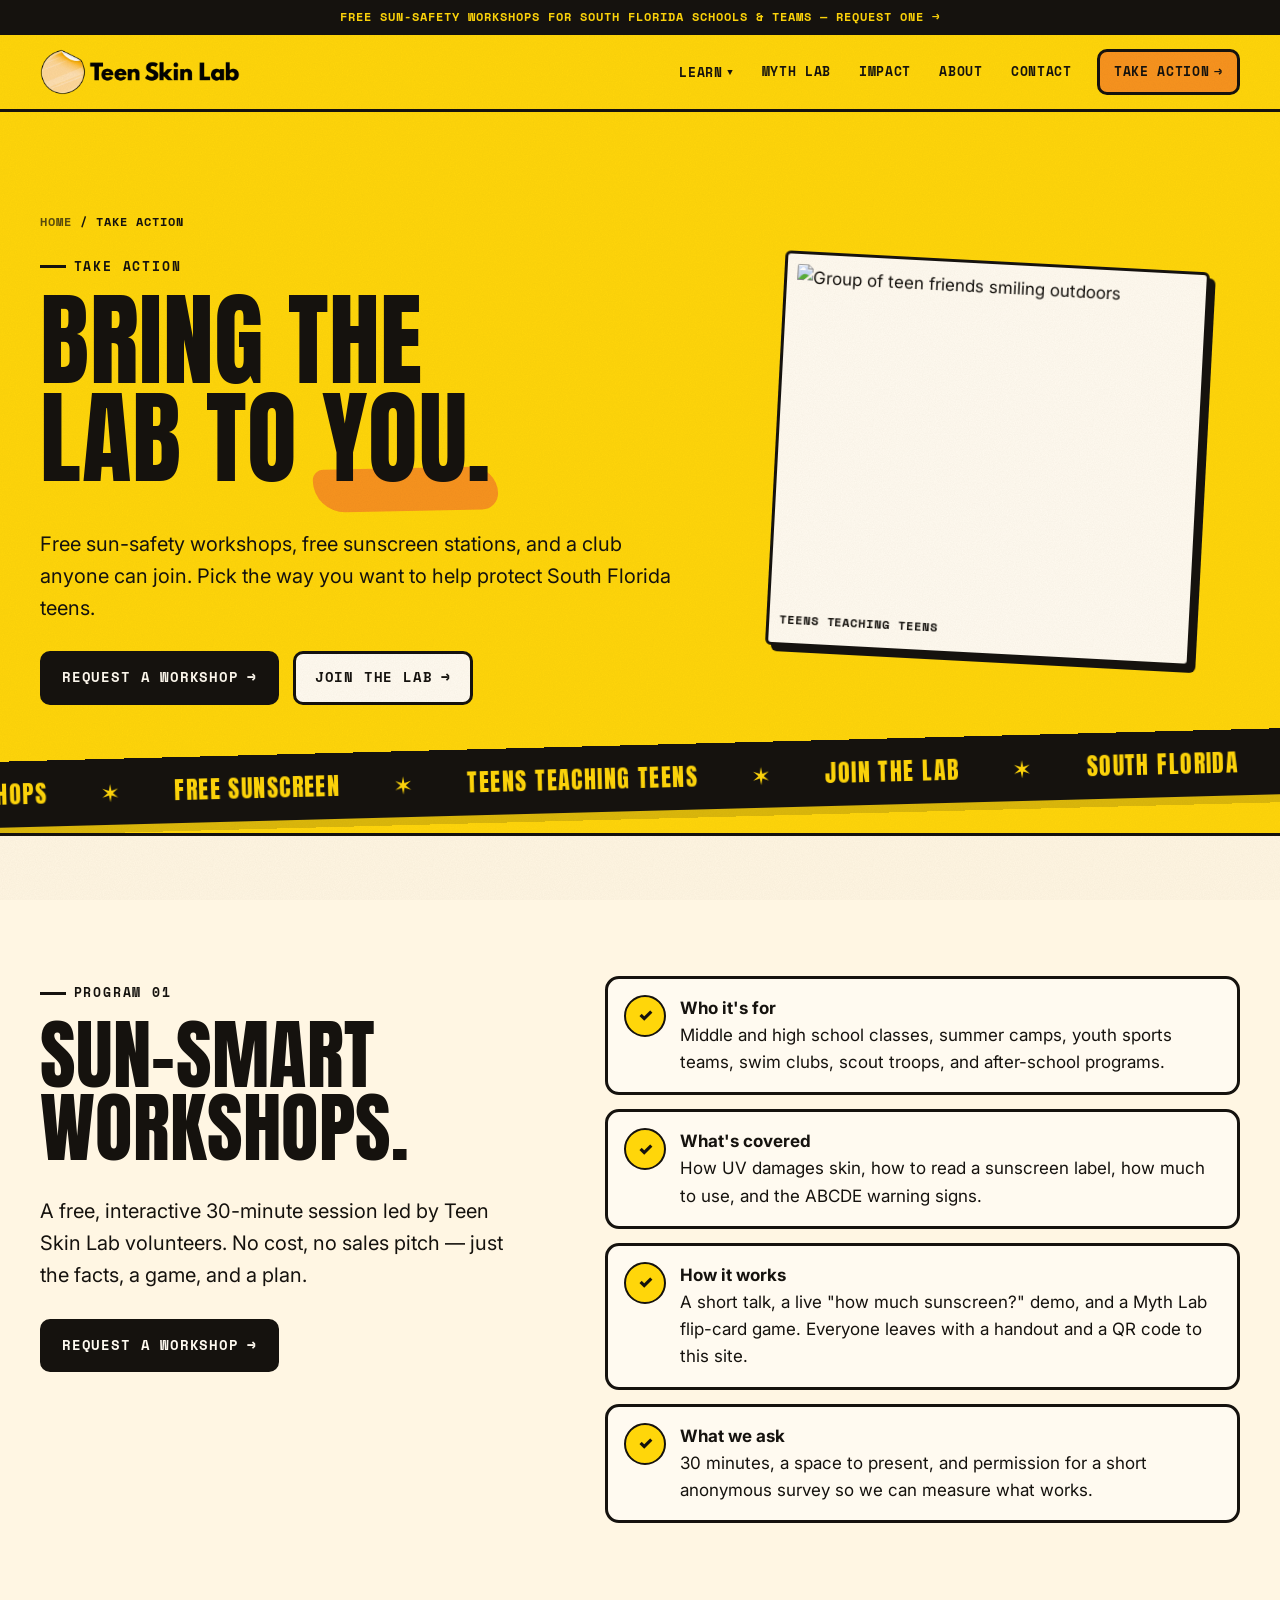
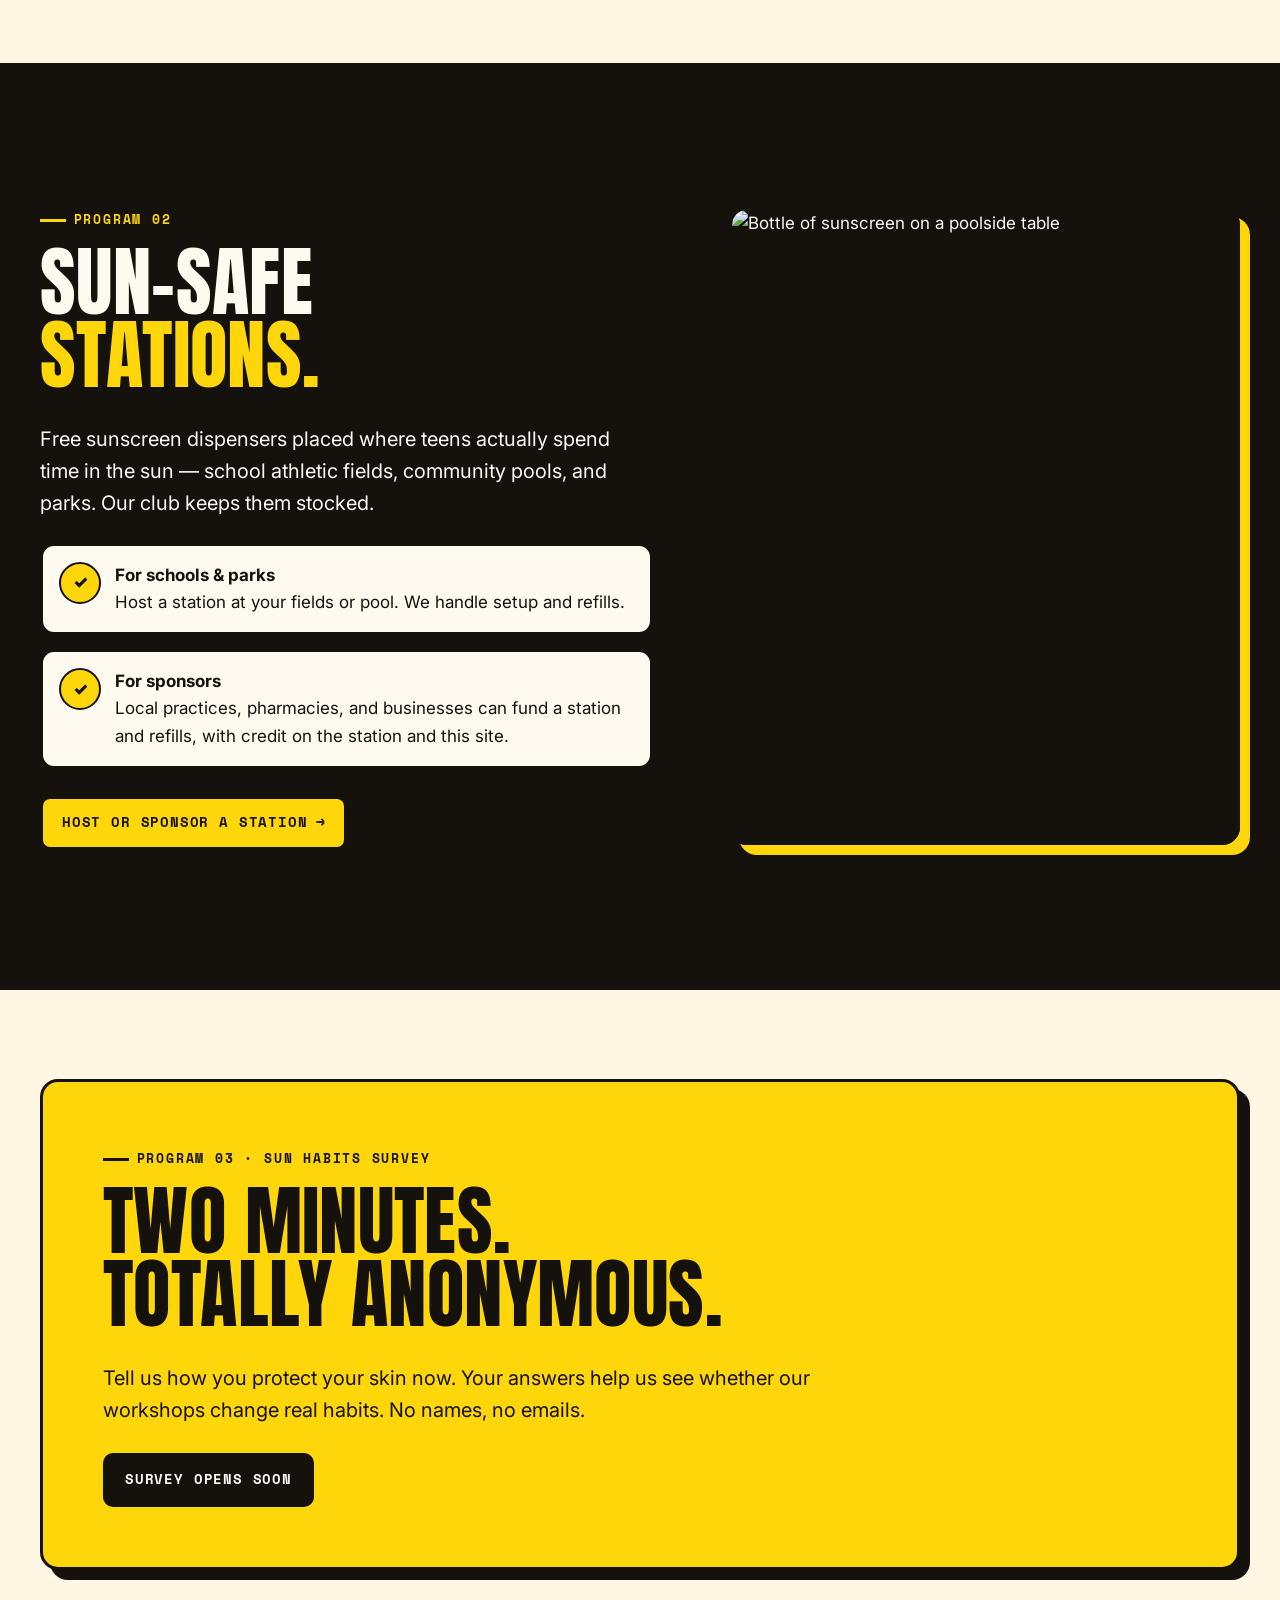
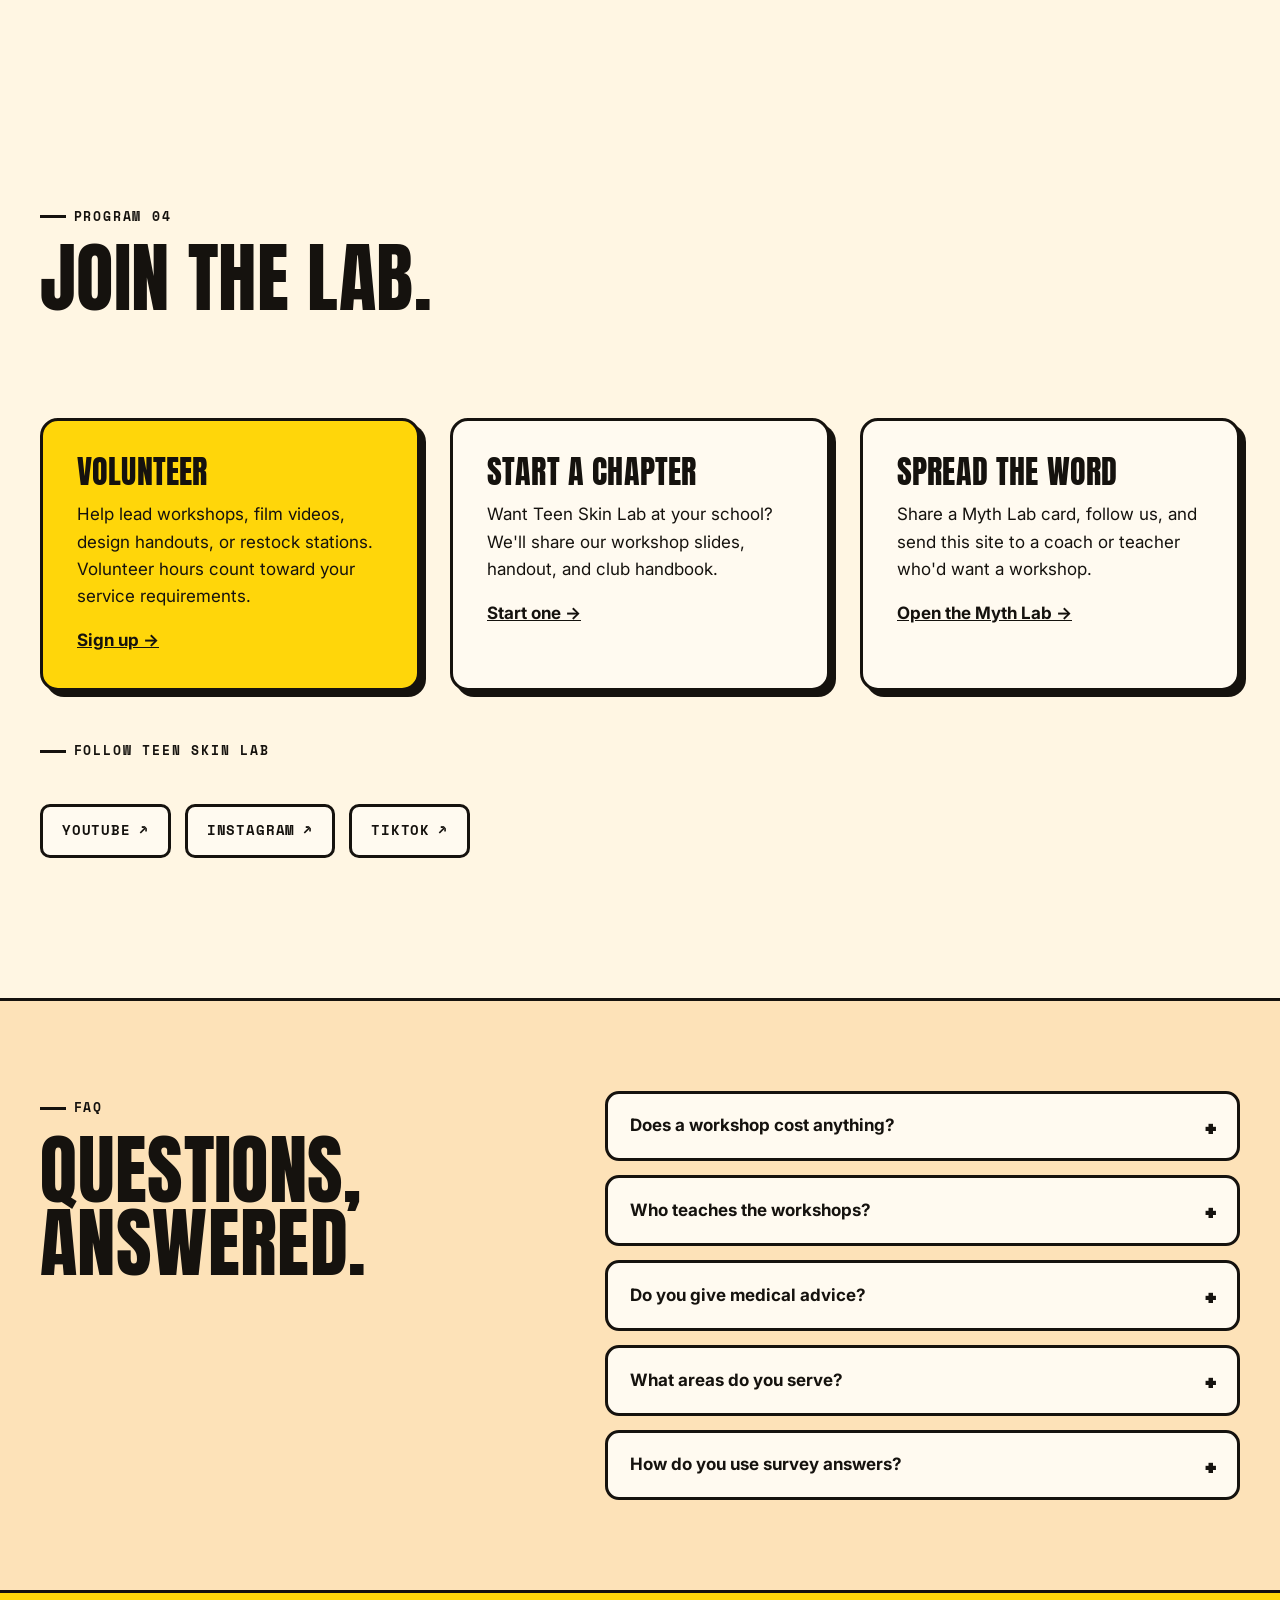
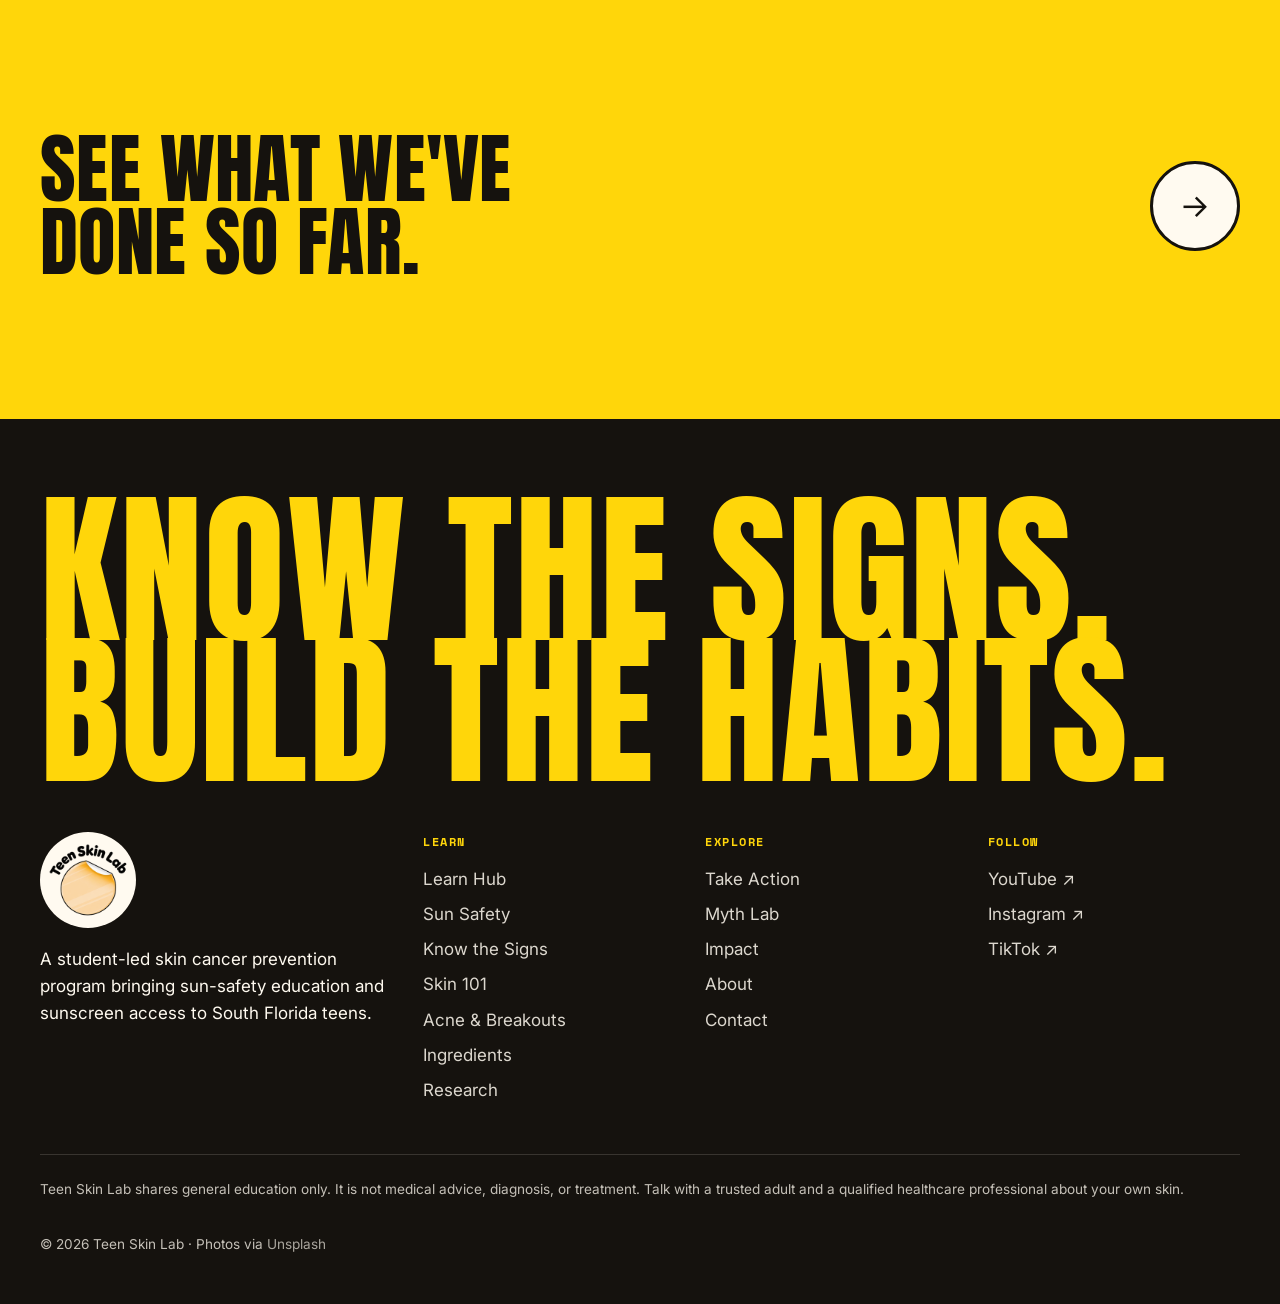
==== site/take-action.html @ 0ec0adff "Add files via upload" ====
<!doctype html>
<html lang="en">
<head>
  <meta charset="utf-8">
  <meta name="viewport" content="width=device-width, initial-scale=1">
  <title>Take Action — Teen Skin Lab</title>
  <meta name="description" content="Request a free sun-safety workshop, sponsor a sunscreen station, take the Sun Habits Survey, or join the Teen Skin Lab club.">
  <meta name="theme-color" content="#ffd60a">
  <link rel="icon" href="logo.png">
  <link rel="preconnect" href="https://fonts.googleapis.com">
  <link rel="preconnect" href="https://fonts.gstatic.com" crossorigin>
  <link href="https://fonts.googleapis.com/css2?family=Anton&family=Inter:wght@400;500;700&family=Space+Mono:wght@400;700&display=swap" rel="stylesheet">
  <link rel="stylesheet" href="style.css">
</head>
<body>
  <div id="site-header"></div>
  <main>
    <section class="page-hero band-sun">
      <div class="wrap inner">
        <div>
          <p class="crumbs"><a href="index.html">Home</a> / Take Action</p>
          <p class="eyebrow" data-reveal>Take action</p>
          <h1 data-reveal>Bring the<br>lab to <span class="mark amber">you.</span></h1>
          <p class="lead" data-reveal>Free sun-safety workshops, free sunscreen stations, and a club anyone can join. Pick the way you want to help protect South Florida teens.</p>
          <div class="btn-row" data-reveal>
            <a class="btn" href="#workshops">Request a workshop <span class="arr">→</span></a>
            <a class="btn light" href="#join">Join the lab <span class="arr">→</span></a>
          </div>
        </div>
        <figure class="polaroid" data-reveal="tilt" style="--r:3deg">
          <img src="https://images.unsplash.com/photo-1569617084133-26942bb441f2?auto=format&fit=crop&w=800&q=75" alt="Group of teen friends smiling outdoors">
          <figcaption>Teens teaching teens</figcaption>
        </figure>
      </div>
      <div class="tape ink" aria-hidden="true"><div class="track">
        <span>Free workshops</span><span>Free sunscreen</span><span>Teens teaching teens</span><span>Join the lab</span><span>South Florida</span>
        <span>Free workshops</span><span>Free sunscreen</span><span>Teens teaching teens</span><span>Join the lab</span><span>South Florida</span>
      </div></div>
    </section>

    <!-- WORKSHOPS -->
    <section class="pad" id="workshops" style="scroll-margin-top:90px">
      <div class="wrap split">
        <div class="sticky">
          <p class="eyebrow" data-reveal>Program 01</p>
          <h2 data-reveal>Sun-Smart<br>Workshops.</h2>
          <p class="lead" data-reveal>A free, interactive 30-minute session led by Teen Skin Lab volunteers. No cost, no sales pitch — just the facts, a game, and a plan.</p>
          <div class="btn-row" data-reveal><a class="btn" href="contact.html?reason=workshop">Request a workshop <span class="arr">→</span></a></div>
        </div>
        <div>
          <ul class="checklist" data-stagger>
            <li data-reveal><div><b>Who it's for</b>Middle and high school classes, summer camps, youth sports teams, swim clubs, scout troops, and after-school programs.</div></li>
            <li data-reveal><div><b>What's covered</b>How UV damages skin, how to read a sunscreen label, how much to use, and the ABCDE warning signs.</div></li>
            <li data-reveal><div><b>How it works</b>A short talk, a live "how much sunscreen?" demo, and a Myth Lab flip-card game. Everyone leaves with a handout and a QR code to this site.</div></li>
            <li data-reveal><div><b>What we ask</b>30 minutes, a space to present, and permission for a short anonymous survey so we can measure what works.</div></li>
          </ul>
        </div>
      </div>
    </section>

    <!-- STATIONS -->
    <section class="pad band-ink on-dark" id="stations" style="scroll-margin-top:90px">
      <div class="wrap quote">
        <div>
          <p class="eyebrow" data-reveal>Program 02</p>
          <h2 data-reveal>Sun-Safe<br><span style="color:var(--sun)">Stations.</span></h2>
          <p class="lead" data-reveal>Free sunscreen dispensers placed where teens actually spend time in the sun — school athletic fields, community pools, and parks. Our club keeps them stocked.</p>
          <ul class="checklist" data-stagger style="color:var(--ink);margin-top:24px">
            <li data-reveal><div><b>For schools &amp; parks</b>Host a station at your fields or pool. We handle setup and refills.</div></li>
            <li data-reveal><div><b>For sponsors</b>Local practices, pharmacies, and businesses can fund a station and refills, with credit on the station and this site.</div></li>
          </ul>
          <div class="btn-row" data-reveal><a class="btn sun" href="contact.html?reason=station">Host or sponsor a station <span class="arr">→</span></a></div>
        </div>
        <figure data-reveal="right">
          <img src="https://images.unsplash.com/photo-1596980846062-81a524d170ee?auto=format&fit=crop&w=800&q=75" alt="Bottle of sunscreen on a poolside table" loading="lazy">
        </figure>
      </div>
    </section>

    <!-- SURVEY -->
    <section class="pad-sm" id="survey" style="scroll-margin-top:90px">
      <div class="wrap">
        <div class="statement" data-reveal="zoom">
          <p class="eyebrow">Program 03 · Sun Habits Survey</p>
          <h2>Two minutes.<br>Totally anonymous.</h2>
          <p class="lead">Tell us how you protect your skin now. Your answers help us see whether our workshops change real habits. No names, no emails.</p>
          <!-- Replace the # below with your Google Form link (see README.md) -->
          <div class="btn-row"><a class="btn" href="#" data-survey>Take the survey <span class="arr">→</span></a></div>
        </div>
      </div>
    </section>

    <!-- JOIN -->
    <section class="pad" id="join" style="scroll-margin-top:90px">
      <div class="wrap">
        <p class="eyebrow" data-reveal>Program 04</p>
        <h2 data-reveal>Join the lab.</h2>
        <p class="lead" data-reveal>Teen Skin Lab is built to outlast any one student. Here's how to get involved.</p>
        <div class="grid-3" data-stagger style="margin-top:40px">
          <div class="box sun" data-reveal><h3>Volunteer</h3><p>Help lead workshops, film videos, design handouts, or restock stations. Volunteer hours count toward your service requirements.</p><p><a href="contact.html?reason=volunteer"><b>Sign up →</b></a></p></div>
          <div class="box" data-reveal><h3>Start a chapter</h3><p>Want Teen Skin Lab at your school? We'll share our workshop slides, handout, and club handbook.</p><p><a href="contact.html?reason=chapter"><b>Start one →</b></a></p></div>
          <div class="box" data-reveal><h3>Spread the word</h3><p>Share a Myth Lab card, follow us, and send this site to a coach or teacher who'd want a workshop.</p><p><a href="myth-lab.html"><b>Open the Myth Lab →</b></a></p></div>
        </div>
        <p class="eyebrow" data-reveal style="margin-top:50px">Follow Teen Skin Lab</p>
        <div data-socials data-reveal></div>
      </div>
    </section>

    <!-- FAQ -->
    <section class="pad-sm band-peach rule" style="border-bottom:var(--line)">
      <div class="wrap split">
        <div class="sticky">
          <p class="eyebrow" data-reveal>FAQ</p>
          <h2 data-reveal>Questions,<br>answered.</h2>
        </div>
        <div class="faq" data-stagger>
          <details data-reveal><summary>Does a workshop cost anything?</summary><p>No. Workshops are always free.</p></details>
          <details data-reveal><summary>Who teaches the workshops?</summary><p>Trained Teen Skin Lab student volunteers. Our materials are based on guidance from the American Academy of Dermatology and U.S. health agencies.</p></details>
          <details data-reveal><summary>Do you give medical advice?</summary><p>No. We teach general prevention and awareness. For questions about your own skin, talk with a trusted adult and a healthcare professional.</p></details>
          <details data-reveal><summary>What areas do you serve?</summary><p>We're based in South Florida. If you're farther away, reach out about starting a chapter.</p></details>
          <details data-reveal><summary>How do you use survey answers?</summary><p>Survey answers are anonymous and are only used in totals, like "X% of students now reapply sunscreen," to measure whether our programs work.</p></details>
        </div>
      </div>
    </section>

    <section class="pad band-sun">
      <div class="wrap">
        <a class="next" href="impact.html" data-reveal>
          <h2>See what we've<br>done so far.</h2>
          <span class="circle" aria-hidden="true">→</span>
        </a>
      </div>
    </section>
  </main>
  <div id="site-footer"></div>
  <script src="main.js"></script>
</body>
</html>
---- site/style.css ----
/* =========================================================
   Teen Skin Lab — shared styles
   Palette pulled from the logo: sun yellow, amber, ink, cream.
   ========================================================= */

@view-transition { navigation: auto; }

:root {
  --ink: #15120e;
  --ink-soft: #3a332b;
  --paper: #fff6e3;
  --cream: #fffaf0;
  --sun: #ffd60a;
  --sun-deep: #ffb703;
  --amber: #f7931e;
  --peach: #fde2b8;
  --muted: #8a8174;
  --line: 3px solid var(--ink);

  --display: "Anton", "Impact", "Arial Narrow Bold", sans-serif;
  --body: "Inter", system-ui, -apple-system, "Segoe UI", sans-serif;
  --mono: "Space Mono", ui-monospace, "Consolas", monospace;

  --wrap: 1200px;
  --gutter: clamp(16px, 4vw, 40px);
  --radius: 18px;
  --shadow: 6px 6px 0 var(--ink);
  --ease: cubic-bezier(.2, .8, .2, 1);
}

*, *::before, *::after { box-sizing: border-box; }
html { scroll-behavior: smooth; -webkit-text-size-adjust: 100%; }
body {
  margin: 0;
  font-family: var(--body);
  font-size: 17px;
  line-height: 1.6;
  color: var(--ink);
  background: var(--paper);
  overflow-x: hidden;
  transition: background-color .7s var(--ease), color .7s var(--ease);
}
img { max-width: 100%; display: block; }
/* Keeps slide-in animations from causing sideways scrolling; clip (unlike hidden) keeps sticky working */
main { overflow-x: clip; }
a { color: inherit; }
::selection { background: var(--sun); color: var(--ink); }

/* Paper grain over the whole page (pure SVG noise, no image file) */
body::before {
  content: "";
  position: fixed; inset: 0;
  pointer-events: none;
  z-index: 100;
  opacity: .22;
  mix-blend-mode: multiply;
  background-image: url("data:image/svg+xml,%3Csvg xmlns='http://www.w3.org/2000/svg' width='220' height='220'%3E%3Cfilter id='n'%3E%3CfeTurbulence type='fractalNoise' baseFrequency='.85' numOctaves='3' stitchTiles='stitch'/%3E%3CfeColorMatrix values='0 0 0 0 .5 0 0 0 0 .45 0 0 0 0 .38 0 0 0 .55 0'/%3E%3C/filter%3E%3Crect width='100%25' height='100%25' filter='url(%23n)'/%3E%3C/svg%3E");
}

.wrap { width: min(var(--wrap), 100% - var(--gutter) * 2); margin-inline: auto; }

/* ---------- Type ---------- */
h1, h2, h3, .display {
  font-family: var(--display);
  font-weight: 400;
  text-transform: uppercase;
  line-height: .95;
  letter-spacing: .005em;
  margin: 0 0 .4em;
}
h1 { font-size: clamp(3rem, 9vw, 7.5rem); }
h2 { font-size: clamp(2.4rem, 6vw, 4.8rem); }
h3 { font-size: clamp(1.5rem, 2.6vw, 2rem); line-height: 1.05; }
p { margin: 0 0 1em; }
.lead { font-size: clamp(1.05rem, 1.6vw, 1.25rem); max-width: 60ch; }
.eyebrow {
  font-family: var(--mono);
  font-size: .8rem;
  font-weight: 700;
  letter-spacing: .14em;
  text-transform: uppercase;
  margin: 0 0 1.2em;
  display: inline-flex; align-items: center; gap: .6em;
}
.eyebrow::before { content: ""; width: 26px; height: 3px; background: currentColor; }

/* Marker highlight that draws itself in */
.mark { position: relative; white-space: nowrap; z-index: 0; }
.mark::after {
  content: "";
  position: absolute; z-index: -1;
  left: -.08em; right: -.08em; bottom: .02em; height: .42em;
  background: var(--sun);
  border-radius: .2em .5em .3em .6em;
  transform: scaleX(0) rotate(-1.2deg);
  transform-origin: left center;
  transition: transform .9s .5s var(--ease);
}
.mark.amber::after { background: var(--amber); }
.is-in .mark::after, .mark.is-in::after { transform: scaleX(1) rotate(-1.2deg); }

/* ---------- Buttons ---------- */
.btn {
  --bg: var(--ink); --fg: var(--cream);
  display: inline-flex; align-items: center; gap: .6em;
  padding: .95em 1.4em;
  font-family: var(--mono); font-weight: 700; font-size: .85rem;
  letter-spacing: .06em; text-transform: uppercase; text-decoration: none;
  color: var(--fg); background: var(--bg);
  border: var(--line); border-radius: 10px;
  box-shadow: 0 0 0 var(--ink);
  transition: transform .25s var(--ease), box-shadow .25s var(--ease), background .25s;
  cursor: pointer;
}
.btn:hover, .btn:focus-visible { transform: translate(-4px, -4px); box-shadow: 4px 4px 0 var(--ink); }
.btn:active { transform: translate(0, 0); box-shadow: 0 0 0 var(--ink); }
.btn .arr { transition: transform .25s var(--ease); }
.btn:hover .arr { transform: translateX(4px); }
.btn.sun { --bg: var(--sun); --fg: var(--ink); }
.btn.amber { --bg: var(--amber); --fg: var(--ink); }
.btn.ghost { --bg: transparent; --fg: var(--ink); }
.btn.light { --bg: var(--cream); --fg: var(--ink); }
.on-dark .btn:hover { box-shadow: 4px 4px 0 var(--sun); }
.btn-row { display: flex; flex-wrap: wrap; gap: 14px; margin-top: 1.6em; }

:focus-visible { outline: 3px solid var(--amber); outline-offset: 3px; }

/* ---------- Announcement + header ---------- */
.announce {
  background: var(--ink); color: var(--sun);
  font-family: var(--mono); font-size: .78rem; font-weight: 700; letter-spacing: .08em;
  text-transform: uppercase; text-align: center;
  padding: .6em var(--gutter);
}
.announce a { text-decoration: none; }
.announce a:hover { text-decoration: underline; }

.site-header {
  position: sticky; top: 0; z-index: 50;
  background: var(--sun);
  border-bottom: var(--line);
  transition: box-shadow .3s, padding .3s;
}
.site-header.scrolled { box-shadow: 0 6px 0 rgba(21,18,14,.12); }
.nav {
  display: flex; align-items: center; justify-content: space-between; gap: 20px;
  min-height: 74px;
  transition: min-height .3s var(--ease);
}
.site-header.scrolled .nav { min-height: 60px; }
.brand { display: flex; align-items: center; gap: 10px; text-decoration: none; }
.brand img { height: 46px; width: auto; transition: transform .5s var(--ease), height .3s var(--ease); }
.brand:hover img { transform: rotate(-2deg) scale(1.04); }
.site-header.scrolled .brand img { height: 38px; }

.menu { display: flex; align-items: center; gap: 6px; list-style: none; margin: 0; padding: 0; }
.menu > li { position: relative; }
.menu a, .menu button {
  font-family: var(--mono); font-size: .82rem; font-weight: 700; letter-spacing: .05em;
  text-transform: uppercase; text-decoration: none;
  background: none; border: 0; color: var(--ink); cursor: pointer;
  padding: .7em .85em; border-radius: 8px;
  display: inline-flex; align-items: center; gap: .35em;
}
.menu > li > a:hover, .menu > li > button:hover, .menu a[aria-current="page"] { background: rgba(21,18,14,.1); }
.menu .chev { transition: transform .25s; font-size: .7em; }
.has-drop:hover .chev, .has-drop.open .chev { transform: rotate(180deg); }
.drop {
  position: absolute; top: calc(100% + 8px); left: 0;
  min-width: 230px; list-style: none; margin: 0; padding: 8px;
  background: var(--ink); border-radius: 12px;
  opacity: 0; visibility: hidden; transform: translateY(-6px);
  transition: opacity .2s, transform .25s var(--ease), visibility .2s;
}
.drop::before { content: ""; position: absolute; inset: -12px 0 auto; height: 12px; }
.has-drop:hover .drop, .has-drop:focus-within .drop, .has-drop.open .drop { opacity: 1; visibility: visible; transform: none; }
.drop a { color: var(--cream); display: flex; width: 100%; }
.drop a:hover, .drop a[aria-current="page"] { background: rgba(255,214,10,.16); color: var(--sun); }
.menu a.btn { margin-left: 8px; padding: .75em 1.1em; background: var(--bg); color: var(--fg); border: var(--line); border-radius: 10px; }
.menu a.btn:hover { background: var(--bg); }

.burger { display: none; width: 48px; height: 44px; border: var(--line); border-radius: 10px; background: var(--cream); cursor: pointer; position: relative; }
.burger span, .burger span::before, .burger span::after { position: absolute; left: 11px; width: 20px; height: 3px; background: var(--ink); border-radius: 2px; transition: transform .3s var(--ease), opacity .2s; }
.burger span { top: 19px; }
.burger span::before { content: ""; left: 0; top: -7px; }
.burger span::after { content: ""; left: 0; top: 7px; }
.nav-open .burger span { background: transparent; }
.nav-open .burger span::before { transform: translateY(7px) rotate(45deg); }
.nav-open .burger span::after { transform: translateY(-7px) rotate(-45deg); }

/* Scroll progress bar */
.progress { position: absolute; left: 0; bottom: -3px; height: 3px; width: 100%; background: var(--amber); transform-origin: left; transform: scaleX(0); }

/* ---------- Sections ---------- */
section { position: relative; }
.pad { padding-block: clamp(70px, 11vw, 140px); }
.pad-sm { padding-block: clamp(50px, 7vw, 90px); }
.band-sun { background: var(--sun); }
.band-amber { background: var(--amber); }
.band-peach { background: var(--peach); }
.band-cream { background: var(--cream); }
.band-ink { background: var(--ink); color: var(--cream); }
.band-ink .eyebrow { color: var(--sun); }
.rule { border-top: var(--line); }
/* With JS on, themed sections let the body colour fade in behind them */
.js [data-body] { background: transparent; }

/* ---------- Hero ---------- */
.hero { padding-top: clamp(50px, 8vw, 100px); overflow: hidden; }
.hero-copy { position: relative; text-align: center; z-index: 2; }
.hero h1 .line { display: block; overflow: hidden; padding-bottom: .04em; }
.hero h1 .line > span { display: inline-block; transform: translateY(105%); transition: transform 1s var(--ease); }
.hero h1 .line:nth-child(2) > span { transition-delay: .12s; }
.hero.is-in h1 .line > span { transform: none; }
.hero .lead { margin-inline: auto; }
.hero .btn-row { justify-content: center; }
.doodle {
  position: absolute; width: clamp(70px, 10vw, 130px);
  left: clamp(0px, 4vw, 60px); top: 40%;
  color: var(--ink);
}
.doodle path { stroke-dasharray: 400; stroke-dashoffset: 400; transition: stroke-dashoffset 1.6s .9s var(--ease); }
.hero.is-in .doodle path { stroke-dashoffset: 0; }
.sparkle { position: absolute; right: clamp(0px, 5vw, 80px); top: 12%; width: clamp(46px, 6vw, 80px); animation: spin 14s linear infinite; }

.collage {
  position: relative;
  display: grid; grid-template-columns: repeat(3, 1fr); gap: clamp(12px, 3vw, 40px);
  margin-top: clamp(40px, 7vw, 80px);
  padding-bottom: clamp(90px, 12vw, 160px);
}
.polaroid {
  background: var(--cream); padding: 10px 10px 14px;
  border: var(--line); border-radius: 6px;
  box-shadow: var(--shadow);
  will-change: transform;
}
.polaroid img { aspect-ratio: 4 / 3.4; object-fit: cover; width: 100%; border-radius: 2px; }
.polaroid figcaption { font-family: var(--mono); font-size: .72rem; font-weight: 700; text-transform: uppercase; letter-spacing: .08em; padding-top: 8px; }
.collage > .para { will-change: transform; }
.collage > :nth-child(1) .polaroid { --r: -6deg; transform: rotate(var(--r)); margin-top: 30px; }
.collage > :nth-child(2) .polaroid { --r: 3deg; transform: rotate(var(--r)); }
.collage > :nth-child(3) .polaroid { --r: -2deg; transform: rotate(var(--r)); margin-top: 50px; }

/* Caution-tape style marquee bands */
.tape {
  position: absolute; left: -10%; width: 120%;
  background: var(--sun); color: var(--ink);
  border-block: var(--line);
  font-family: var(--display); font-size: clamp(1rem, 2vw, 1.5rem); letter-spacing: .06em; text-transform: uppercase;
  overflow: hidden; white-space: nowrap;
  z-index: 3;
  box-shadow: 0 8px 0 rgba(21,18,14,.15);
}
.tape.ink { background: var(--ink); color: var(--sun); border-color: var(--ink); }
.tape .track { display: inline-flex; gap: 2.2em; padding: .45em 0; animation: marquee 28s linear infinite; }
.tape.rev .track { animation-direction: reverse; animation-duration: 34s; }
.tape .track span::after { content: "✶"; margin-left: 2.2em; }
.collage .tape { bottom: 70px; transform: rotate(-4deg); }
.collage .tape.ink { bottom: 40px; transform: rotate(2.5deg); }
@keyframes marquee { to { transform: translateX(-50%); } }
@keyframes spin { to { transform: rotate(360deg); } }

/* ---------- Statement box + stats ---------- */
.statement {
  background: var(--sun); border: var(--line); border-radius: var(--radius);
  padding: clamp(28px, 5vw, 60px);
  box-shadow: 10px 10px 0 var(--ink);
}
.stats { display: grid; grid-template-columns: repeat(3, 1fr); gap: 0; margin-top: 2.2em; border-top: var(--line); }
.stat { padding: 1.4em 1.2em 0 0; }
.stat + .stat { border-left: var(--line); padding-left: 1.2em; }
.stats.four { grid-template-columns: repeat(4, 1fr); }
.stat b { display: block; font-family: var(--display); font-weight: 400; font-size: clamp(2.6rem, 5vw, 4.2rem); line-height: 1; }
.stat span { font-size: .95rem; display: block; margin-top: .4em; }
.src { font-family: var(--mono); font-size: .72rem; letter-spacing: .03em; color: var(--ink-soft); margin-top: 1.6em; }
.src a { text-underline-offset: 2px; }

/* ---------- Scroll-driven steps ---------- */
.steps { display: grid; grid-template-columns: 1.1fr 1fr; gap: clamp(30px, 6vw, 80px); align-items: start; }
.step { padding-block: clamp(30px, 7vh, 70px); border-top: var(--line); }
.step:last-child { border-bottom: var(--line); }
.step h3 { font-size: clamp(2.6rem, 6vw, 5rem); line-height: .9; color: rgba(21,18,14,.16); transition: color .5s var(--ease); margin-bottom: .3em; }
.step .num { font-family: var(--mono); font-weight: 700; font-size: .85rem; letter-spacing: .1em; color: var(--muted); transition: color .5s; }
.step p, .step .btn { opacity: .25; transform: translateY(8px); transition: opacity .5s var(--ease), transform .5s var(--ease); }
.step.active h3 { color: var(--ink); }
.step.active .num { color: var(--amber); }
.step.active p, .step.active .btn { opacity: 1; transform: none; }
.steps-media { position: sticky; top: 120px; aspect-ratio: 4 / 5; border: var(--line); border-radius: var(--radius); overflow: hidden; box-shadow: 10px 10px 0 var(--ink); background: var(--ink); }
.steps-media img { position: absolute; inset: 0; width: 100%; height: 100%; object-fit: cover; opacity: 0; transform: scale(1.08); transition: opacity .7s var(--ease), transform 1.2s var(--ease); }
.steps-media img.show { opacity: 1; transform: none; }
.step-img { display: none; }
.steps-media .tag { position: absolute; left: 16px; bottom: 16px; z-index: 2; background: var(--sun); border: var(--line); border-radius: 999px; padding: .35em 1em; font-family: var(--mono); font-weight: 700; font-size: .78rem; text-transform: uppercase; }

/* ---------- Big type band ---------- */
.bigtype { text-align: left; }
.bigtype h2 { font-size: clamp(3.4rem, 12vw, 10rem); line-height: .86; margin: 0; }
.bigtype h2 .outline { color: transparent; -webkit-text-stroke: 2px var(--sun); }

/* ---------- Topic cards ---------- */
.grid-3 { display: grid; grid-template-columns: repeat(3, 1fr); gap: clamp(18px, 2.5vw, 30px); }
.grid-2 { display: grid; grid-template-columns: repeat(2, 1fr); gap: clamp(18px, 2.5vw, 30px); }
.card {
  position: relative; display: flex; flex-direction: column;
  background: var(--cream); color: var(--ink);
  border: var(--line); border-radius: var(--radius); overflow: hidden;
  text-decoration: none;
  transition: transform .35s var(--ease), box-shadow .35s var(--ease);
}
a.card:hover { transform: translate(-6px, -6px) rotate(-.6deg); box-shadow: 8px 8px 0 var(--sun-deep); }
.band-ink a.card:hover { box-shadow: 8px 8px 0 var(--sun); }
.card .img { aspect-ratio: 16 / 10; overflow: hidden; border-bottom: var(--line); }
.card .img img { width: 100%; height: 100%; object-fit: cover; transition: transform .8s var(--ease); }
a.card:hover .img img { transform: scale(1.07); }
.card .body { padding: 22px 22px 24px; display: flex; flex-direction: column; flex: 1; }
.card .body p { font-size: .98rem; color: var(--ink-soft); }
.card .go { margin-top: auto; font-family: var(--mono); font-weight: 700; font-size: .8rem; text-transform: uppercase; letter-spacing: .06em; }
.card .chip { position: absolute; top: 14px; left: 14px; z-index: 2; background: var(--sun); border: 2px solid var(--ink); border-radius: 999px; padding: .2em .8em; font-family: var(--mono); font-size: .7rem; font-weight: 700; text-transform: uppercase; }

/* ---------- Flip cards (Myth vs Fact) ---------- */
.flips { display: grid; grid-template-columns: repeat(auto-fill, minmax(260px, 1fr)); gap: clamp(22px, 3vw, 40px); padding-block: 10px 30px; }
.flip { perspective: 1200px; min-height: 290px; transform: rotate(var(--r, 0deg)); transition: transform .4s var(--ease); }
.flip:nth-child(4n+1) { --r: -3deg; }
.flip:nth-child(4n+2) { --r: 2.5deg; margin-top: 26px; }
.flip:nth-child(4n+3) { --r: -1.5deg; }
.flip:nth-child(4n+4) { --r: 3deg; margin-top: 18px; }
.flip:hover { transform: rotate(0deg) translateY(-6px); }
.flip button { all: unset; display: block; width: 100%; height: 100%; min-height: inherit; cursor: pointer; position: relative; transform-style: preserve-3d; transition: transform .8s var(--ease); }
.flip button:focus-visible { outline: 3px solid var(--amber); outline-offset: 6px; border-radius: var(--radius); }
.flip.flipped button { transform: rotateY(180deg); }
.face {
  position: absolute; inset: 0;
  backface-visibility: hidden; -webkit-backface-visibility: hidden;
  border: var(--line); border-radius: var(--radius);
  padding: 24px; display: flex; flex-direction: column;
  box-shadow: var(--shadow);
}
.face .label { font-family: var(--mono); font-weight: 700; font-size: .75rem; letter-spacing: .12em; text-transform: uppercase; }
.face .q { font-family: var(--display); text-transform: uppercase; font-size: clamp(1.5rem, 2.2vw, 1.9rem); line-height: 1.02; margin: .5em 0 auto; }
.face p { font-size: .95rem; margin: .6em 0 auto; }
.face .hint { font-family: var(--mono); font-weight: 700; font-size: .75rem; text-transform: uppercase; display: inline-flex; align-self: flex-start; gap: .4em; border: 2px solid currentColor; border-radius: 8px; padding: .45em .8em; margin-top: 14px; }
.face.front { background: var(--sun); }
.flip:nth-child(3n+2) .face.front { background: var(--amber); }
.flip:nth-child(3n+3) .face.front { background: var(--cream); }
.band-sun .flip:nth-child(3n+1) .face.front { background: var(--cream); }
.band-sun .flip:nth-child(3n+3) .face.front { background: var(--peach); }
.face.back { background: var(--ink); color: var(--cream); transform: rotateY(180deg); }
.face.back .label { color: var(--sun); }
.verdict { font-family: var(--display); font-size: 2.4rem; line-height: 1; color: var(--sun); text-transform: uppercase; margin-top: .25em; }

/* ---------- Quote ---------- */
.quote { display: grid; grid-template-columns: 1.2fr 1fr; gap: clamp(30px, 6vw, 80px); align-items: center; }
.quote blockquote { margin: 0; }
.quote blockquote p { font-family: var(--display); text-transform: uppercase; font-size: clamp(2.6rem, 6.5vw, 5.6rem); line-height: .92; margin: 0 0 .4em; }
.quote .qmark { font-family: var(--display); font-size: 6rem; line-height: .6; color: var(--amber); display: block; height: .5em; }
.quote figure { position: relative; margin: 0; }
.quote figure img { border: var(--line); border-radius: var(--radius); aspect-ratio: 4 / 5; object-fit: cover; width: 100%; box-shadow: 10px 10px 0 var(--sun); }
.sticker {
  position: absolute; top: -46px; right: -30px; width: 140px; z-index: 2;
  filter: drop-shadow(4px 5px 0 rgba(21,18,14,.35));
  animation: bob 5s ease-in-out infinite;
}
.quote figure .sticker img { width: 100%; border: 0; box-shadow: none; aspect-ratio: auto; border-radius: 0; object-fit: contain; }
@keyframes bob { 50% { transform: translateY(-10px) rotate(8deg); } }

/* ---------- Video slots ---------- */
.video-card { border: var(--line); border-radius: var(--radius); overflow: hidden; background: var(--ink); color: var(--cream); text-decoration: none; display: block; transition: transform .35s var(--ease), box-shadow .35s var(--ease); }
.video-card:hover { transform: translate(-5px, -5px); box-shadow: 8px 8px 0 var(--sun); }
.video-card .thumb { position: relative; aspect-ratio: 16 / 9; overflow: hidden; }
.video-card .thumb img { width: 100%; height: 100%; object-fit: cover; opacity: .55; transition: opacity .4s, transform .8s var(--ease); }
.video-card:hover .thumb img { opacity: .75; transform: scale(1.05); }
.play { position: absolute; inset: 0; margin: auto; width: 70px; height: 70px; border-radius: 50%; background: var(--sun); border: var(--line); display: grid; place-items: center; transition: transform .3s var(--ease); }
.play::after { content: ""; border-left: 20px solid var(--ink); border-block: 12px solid transparent; margin-left: 6px; }
.video-card:hover .play { transform: scale(1.12); }
.video-card .meta { padding: 16px 20px 20px; }
.video-card .meta b { font-family: var(--display); font-weight: 400; text-transform: uppercase; font-size: 1.5rem; display: block; line-height: 1.05; }
.video-card .meta small { font-family: var(--mono); color: var(--sun); text-transform: uppercase; font-weight: 700; letter-spacing: .08em; }

/* ---------- Page hero (inner pages) ---------- */
.page-hero { padding-block: clamp(50px, 8vw, 100px) clamp(80px, 10vw, 130px); overflow: hidden; border-bottom: var(--line); }
.page-hero .inner { display: grid; grid-template-columns: 1.25fr 1fr; gap: clamp(30px, 5vw, 70px); align-items: center; }
.page-hero h1 { font-size: clamp(3rem, 8vw, 6.6rem); }
.page-hero .polaroid { transform: rotate(3deg); }
.page-hero .tape { bottom: 22px; transform: rotate(-1.5deg); }
.crumbs { font-family: var(--mono); font-size: .78rem; font-weight: 700; text-transform: uppercase; letter-spacing: .08em; margin-bottom: 1.4em; }
.crumbs a { text-decoration: none; opacity: .7; }
.crumbs a:hover { opacity: 1; text-decoration: underline; }

/* ---------- Content blocks ---------- */
.split { display: grid; grid-template-columns: 1fr 1.3fr; gap: clamp(30px, 6vw, 90px); align-items: start; }
.split .sticky { position: sticky; top: 120px; }
.prose h3 { margin-top: 1.4em; }
.prose ul { padding-left: 1.2em; margin: 0 0 1em; }
.prose li { margin-bottom: .5em; }
.prose li::marker { color: var(--amber); }
.box { border: var(--line); border-radius: var(--radius); padding: clamp(22px, 3vw, 34px); background: var(--cream); box-shadow: var(--shadow); }
.box.sun { background: var(--sun); }
.box.ink { background: var(--ink); color: var(--cream); }
.box h3 { margin-bottom: .4em; }
.box p:last-child { margin-bottom: 0; }

.checklist { list-style: none; padding: 0; margin: 0; display: grid; gap: 14px; }
.checklist li { display: grid; grid-template-columns: 42px 1fr; gap: 14px; align-items: start; padding: 16px; border: var(--line); border-radius: 14px; background: var(--cream); }
.checklist li::before { content: "✓"; display: grid; place-items: center; width: 42px; height: 42px; border-radius: 50%; background: var(--sun); border: 2px solid var(--ink); font-weight: 900; }
.checklist b { display: block; }

/* ABCDE letters */
.abcde { display: grid; grid-template-columns: repeat(5, 1fr); gap: 16px; }
.letter { border: var(--line); border-radius: var(--radius); background: var(--cream); padding: 20px; box-shadow: var(--shadow); transition: transform .35s var(--ease), background .35s; }
.letter:hover { transform: translateY(-8px) rotate(-1deg); background: var(--sun); }
.letter .big { font-family: var(--display); font-size: clamp(4rem, 8vw, 6.5rem); line-height: .9; display: block; color: var(--amber); -webkit-text-stroke: 2px var(--ink); }
.letter b { display: block; font-family: var(--display); font-weight: 400; text-transform: uppercase; font-size: 1.4rem; margin: .3em 0 .2em; }
.letter p { font-size: .92rem; margin: 0; }

/* Ingredient rows */
.ingredients { display: grid; gap: 16px; }
.ing { display: grid; grid-template-columns: 220px 1fr auto; gap: 24px; align-items: center; padding: 22px 26px; border: var(--line); border-radius: var(--radius); background: var(--cream); transition: transform .3s var(--ease), box-shadow .3s; }
.ing:hover { transform: translateX(8px); box-shadow: -8px 0 0 var(--sun); }
.ing h3 { margin: 0; font-size: 1.6rem; }
.ing p { margin: 0; font-size: .97rem; }
.pill { font-family: var(--mono); font-size: .7rem; font-weight: 700; text-transform: uppercase; letter-spacing: .06em; padding: .4em .9em; border-radius: 999px; border: 2px solid var(--ink); background: var(--sun); white-space: nowrap; }
.pill.amber { background: var(--amber); }
.pill.cream { background: var(--cream); }

/* Founder */
.founder > div { max-width: 820px; }
.tags { list-style: none; padding: 0; margin: 0 0 1.4em; display: flex; flex-wrap: wrap; gap: 8px; }
.tags li { font-family: var(--mono); font-size: .75rem; font-weight: 700; text-transform: uppercase; letter-spacing: .05em; padding: .4em .9em; border: 2px solid var(--ink); border-radius: 999px; background: var(--sun); }
.tags li:nth-child(2) { background: var(--amber); }
.pull { margin: 1.6em 0 0; padding: 18px 22px; border-left: 6px solid var(--amber); background: var(--cream); border-radius: 0 12px 12px 0; font-family: var(--display); text-transform: uppercase; font-size: clamp(1.3rem, 2.4vw, 1.8rem); line-height: 1.1; }

/* Team */
.team { display: grid; grid-template-columns: repeat(4, 1fr); gap: 20px; }
.member { display: flex; flex-direction: column; align-items: flex-start; padding: 24px; border: var(--line); border-radius: var(--radius); background: var(--cream); text-decoration: none; color: var(--ink); transition: transform .3s var(--ease), box-shadow .3s var(--ease); }
.member .avatar { width: 84px; height: 84px; border-radius: 50%; border: var(--line); background: var(--peach); display: grid; place-items: center; overflow: hidden; margin-bottom: 16px; font-family: var(--display); font-size: 2.4rem; }
.member .avatar img { width: 80%; }
.member h3 { margin: 0 0 .2em; font-size: 1.5rem; }
.member p { font-size: .95rem; margin: 0 0 1em; }
.member .go { margin-top: auto; font-family: var(--mono); font-weight: 700; font-size: .8rem; text-transform: uppercase; }
.member.open { background: transparent; border-style: dashed; }
.member.open:hover { transform: translate(-5px, -5px); box-shadow: 5px 5px 0 var(--ink); background: var(--cream); border-style: solid; }

/* Impact meters */
.meters { display: grid; gap: 22px; }
.meter { border: var(--line); border-radius: var(--radius); background: var(--cream); padding: 22px 24px; }
.meter-top { display: flex; justify-content: space-between; align-items: baseline; gap: 16px; margin-bottom: 14px; }
.meter-top h3 { margin: 0; font-size: clamp(1.3rem, 2.2vw, 1.7rem); }
.meter-nums { font-family: var(--mono); font-weight: 700; font-size: .9rem; white-space: nowrap; }
.meter-nums b { font-family: var(--display); font-weight: 400; font-size: 2rem; }
.meter .bar { height: 18px; border: 2px solid var(--ink); border-radius: 999px; background: repeating-linear-gradient(-45deg, transparent 0 8px, rgba(21,18,14,.06) 8px 16px); overflow: hidden; }
.meter .bar span { display: block; height: 100%; width: 0; background: var(--sun); border-right: 2px solid var(--ink); transition: width 1.6s .2s var(--ease); }
.meter.is-in .bar span { width: var(--pct, 0%); }
.updated { font-family: var(--mono); font-size: .78rem; font-weight: 700; text-transform: uppercase; letter-spacing: .06em; }

/* FAQ accordion */
.faq { display: grid; gap: 14px; }
.faq details { border: var(--line); border-radius: 14px; background: var(--cream); overflow: hidden; }
.faq summary { cursor: pointer; list-style: none; padding: 18px 22px; font-weight: 700; display: flex; justify-content: space-between; gap: 16px; align-items: center; }
.faq summary::-webkit-details-marker { display: none; }
.faq summary::after { content: "+"; font-family: var(--display); font-size: 1.8rem; line-height: 1; transition: transform .3s var(--ease); }
.faq details[open] summary::after { transform: rotate(45deg); }
.faq details[open] summary { background: var(--sun); border-bottom: var(--line); }
.faq details p { padding: 16px 22px 4px; margin: 0 0 1em; }

/* Program cards */
.program { position: relative; }
.program .num-badge { position: absolute; z-index: 2; top: 14px; right: 14px; width: 54px; height: 54px; border-radius: 50%; background: var(--amber); border: var(--line); display: grid; place-items: center; font-family: var(--display); font-size: 1.5rem; }
.program .btn { margin-top: auto; align-self: flex-start; }
.program .body { gap: 4px; }

/* Sources */
.sources { font-size: .92rem; }
.sources ol { padding-left: 1.3em; margin: 0; }
.sources li { margin-bottom: .5em; }

/* Next-page CTA */
.next { display: flex; justify-content: space-between; align-items: center; gap: 24px; flex-wrap: wrap; text-decoration: none; }
.next h2 { margin: 0; transition: transform .4s var(--ease); }
.next:hover h2 { transform: translateX(12px); }
.next .circle { width: 90px; height: 90px; border-radius: 50%; border: var(--line); background: var(--cream); display: grid; place-items: center; font-size: 2rem; transition: transform .4s var(--ease), background .3s; }
.next:hover .circle { transform: rotate(-45deg); background: var(--ink); color: var(--sun); }

/* ---------- Form ---------- */
.form { display: grid; grid-template-columns: 1fr 1fr; gap: 18px 22px; }
.form .full { grid-column: 1 / -1; }
.form label { display: block; font-family: var(--mono); font-weight: 700; font-size: .78rem; text-transform: uppercase; letter-spacing: .06em; margin-bottom: 6px; }
.form input, .form select, .form textarea {
  width: 100%; font: inherit; color: var(--ink);
  background: var(--cream); border: var(--line); border-radius: 10px;
  padding: .85em 1em;
  transition: box-shadow .2s, transform .2s;
}
.form input:focus, .form select:focus, .form textarea:focus { outline: none; box-shadow: 5px 5px 0 var(--ink); transform: translate(-2px, -2px); }
.form textarea { min-height: 150px; resize: vertical; }
.form-note { font-size: .9rem; }
.form-status { font-family: var(--mono); font-weight: 700; margin-top: 12px; min-height: 1.5em; }

/* ---------- Footer ---------- */
.site-footer { background: var(--ink); color: var(--cream); padding-block: 80px 34px; position: relative; overflow: hidden; }
.foot-big { font-family: var(--display); text-transform: uppercase; font-size: clamp(3.4rem, 13vw, 11rem); line-height: .85; color: var(--sun); margin: 0 0 50px; letter-spacing: .01em; }
.foot-grid { display: grid; grid-template-columns: 1.4fr 1fr 1fr 1fr; gap: 30px; }
.foot-badge { width: 96px; height: 96px; border-radius: 50%; background: var(--cream); display: grid; place-items: center; margin-bottom: 18px; }
.foot-badge img { width: 80px; }
.site-footer h4 { font-family: var(--mono); font-size: .78rem; text-transform: uppercase; letter-spacing: .12em; color: var(--sun); margin: 0 0 14px; }
.site-footer ul { list-style: none; margin: 0; padding: 0; display: grid; gap: 8px; }
.site-footer a { text-decoration: none; opacity: .85; }
.site-footer a:hover { opacity: 1; color: var(--sun); }
.disclaimer { border-top: 1px solid rgba(255,250,240,.2); margin-top: 50px; padding-top: 24px; font-size: .85rem; opacity: .75; display: flex; justify-content: space-between; gap: 20px; flex-wrap: wrap; }

/* ---------- Reveal-on-scroll ---------- */
.js [data-reveal] { opacity: 0; transform: translateY(40px); transition: opacity .9s var(--ease), transform .9s var(--ease); transition-delay: var(--d, 0s); }
.js [data-reveal="left"] { transform: translateX(-50px); }
.js [data-reveal="right"] { transform: translateX(50px); }
.js [data-reveal="zoom"] { transform: scale(.92); }
.js [data-reveal="tilt"] { transform: translateY(60px) rotate(var(--r, 0deg)) rotate(6deg); }
.js [data-reveal].is-in { opacity: 1; transform: none; }
.js .collage [data-reveal].is-in, .js [data-reveal="tilt"].is-in { transform: rotate(var(--r, 0deg)); }
.js .flip[data-reveal].is-in { transform: rotate(var(--r, 0deg)); }
.js .flip[data-reveal].is-in:hover { transform: rotate(0deg) translateY(-6px); }

/* Smooth page-to-page fade (fallback for browsers without view transitions) */
.page-fade { animation: pageIn .6s var(--ease) both; }
@keyframes pageIn { from { opacity: 0; transform: translateY(12px); } }
::view-transition-old(root) { animation: .35s var(--ease) both vtOut; }
::view-transition-new(root) { animation: .5s var(--ease) both vtIn; }
@keyframes vtOut { to { opacity: 0; transform: translateY(-10px); } }
@keyframes vtIn { from { opacity: 0; transform: translateY(14px); } }

/* ---------- Responsive ---------- */
@media (max-width: 1000px) {
  .burger { display: block; }
  .menu {
    position: fixed; inset: 0; z-index: -1;
    flex-direction: column; align-items: stretch; justify-content: flex-start; gap: 4px;
    padding: 130px var(--gutter) 40px;
    background: var(--sun);
    clip-path: circle(0 at calc(100% - 44px) 40px);
    transition: clip-path .6s var(--ease);
    overflow-y: auto;
  }
  .nav-open .menu { clip-path: circle(150% at calc(100% - 44px) 40px); }
  .menu > li > a, .menu > li > button { font-family: var(--display); font-size: 2.2rem; font-weight: 400; padding: .2em 0; width: 100%; justify-content: space-between; }
  .drop { position: static; opacity: 1; visibility: visible; transform: none; background: transparent; padding: 0 0 10px 0; display: none; }
  .has-drop.open .drop { display: block; }
  .drop a { color: var(--ink); font-size: .95rem; padding: .5em 0; }
  .menu a.btn { margin: 20px 0 0; justify-content: center; font-family: var(--mono); font-size: .9rem; padding: 1em; }
  .steps, .split, .quote, .page-hero .inner { grid-template-columns: 1fr; }
  .steps-media { display: none; }
  .step-img { display: block; width: 100%; aspect-ratio: 16 / 9; object-fit: cover; border: var(--line); border-radius: 14px; margin: 18px 0; opacity: .4; transition: opacity .5s; }
  .step.active .step-img { opacity: 1; }
  .quote figure { max-width: 460px; }
  .split .sticky { position: static; }
  .grid-3 { grid-template-columns: 1fr 1fr; }
  .abcde { grid-template-columns: repeat(3, 1fr); }
  .team { grid-template-columns: 1fr 1fr; }
  .stats.four { grid-template-columns: 1fr 1fr; }
  .stats.four .stat { border-left: 0; padding-left: 0; }
  .foot-grid { grid-template-columns: 1fr 1fr; }
  .ing { grid-template-columns: 1fr; gap: 10px; }
  .ing .pill { justify-self: start; }
}
@media (max-width: 640px) {
  body { font-size: 16px; }
  .brand img, .site-header.scrolled .brand img { height: 34px; }
  .collage { grid-template-columns: 1fr 1fr; }
  .collage > .para:nth-child(3) { display: none; }
  .doodle, .sparkle { display: none; }
  .hero .eyebrow::before { display: none; }
  .grid-3, .grid-2, .stats, .form, .team { grid-template-columns: 1fr; }
  .stat + .stat { border-left: 0; border-top: var(--line); padding-left: 0; }
  .stat { padding: 1.1em 0; }
  .abcde { grid-template-columns: 1fr 1fr; }
  .flip { --r: 0deg !important; margin-top: 0 !important; }
  .sticker { width: 100px; right: -4px; top: -34px; }
  .foot-grid { grid-template-columns: 1fr; }
  .statement { box-shadow: 6px 6px 0 var(--ink); }
}

/* Respect people who turn animations off */
@media (prefers-reduced-motion: reduce) {
  *, *::before, *::after { animation: none !important; transition: none !important; scroll-behavior: auto !important; }
  .js [data-reveal] { opacity: 1; transform: none; }
  .hero h1 .line > span { transform: none; }
  .mark::after { transform: scaleX(1) rotate(-1.2deg); }
  .doodle path { stroke-dashoffset: 0; }
}
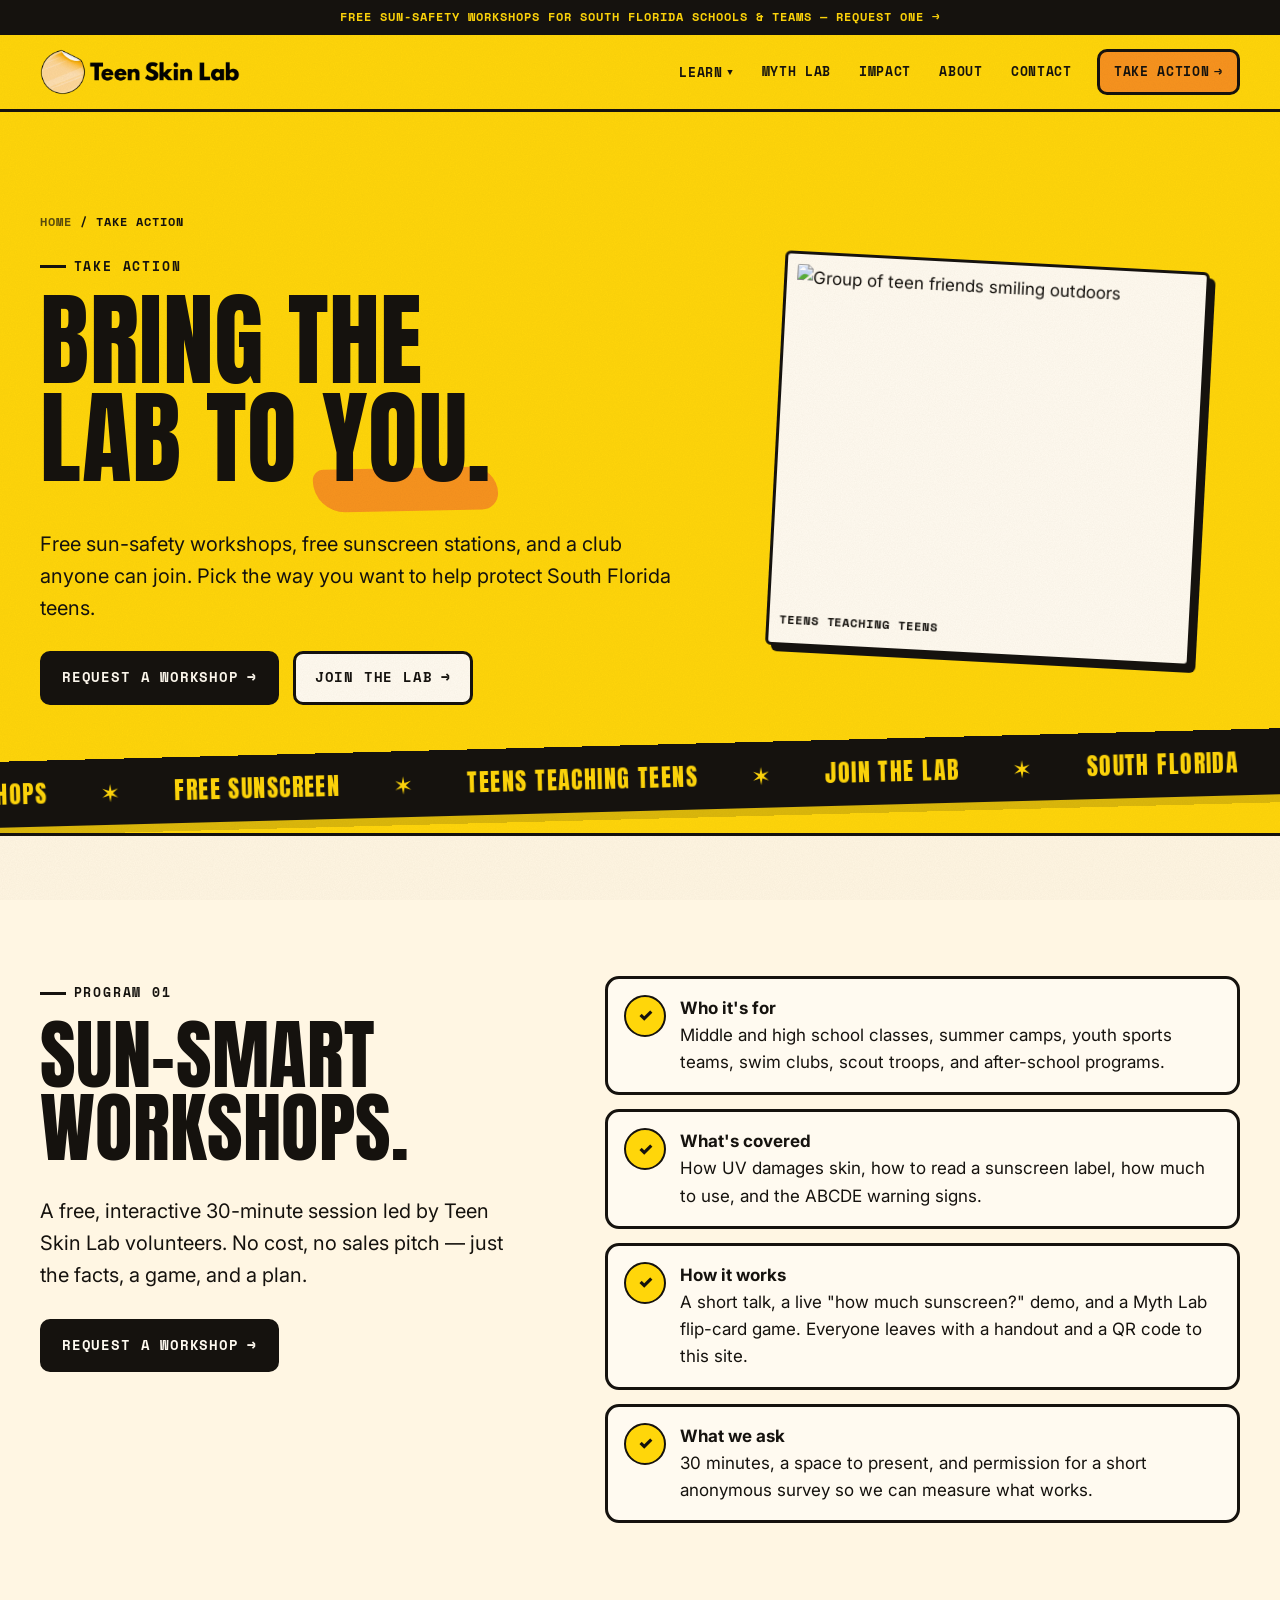
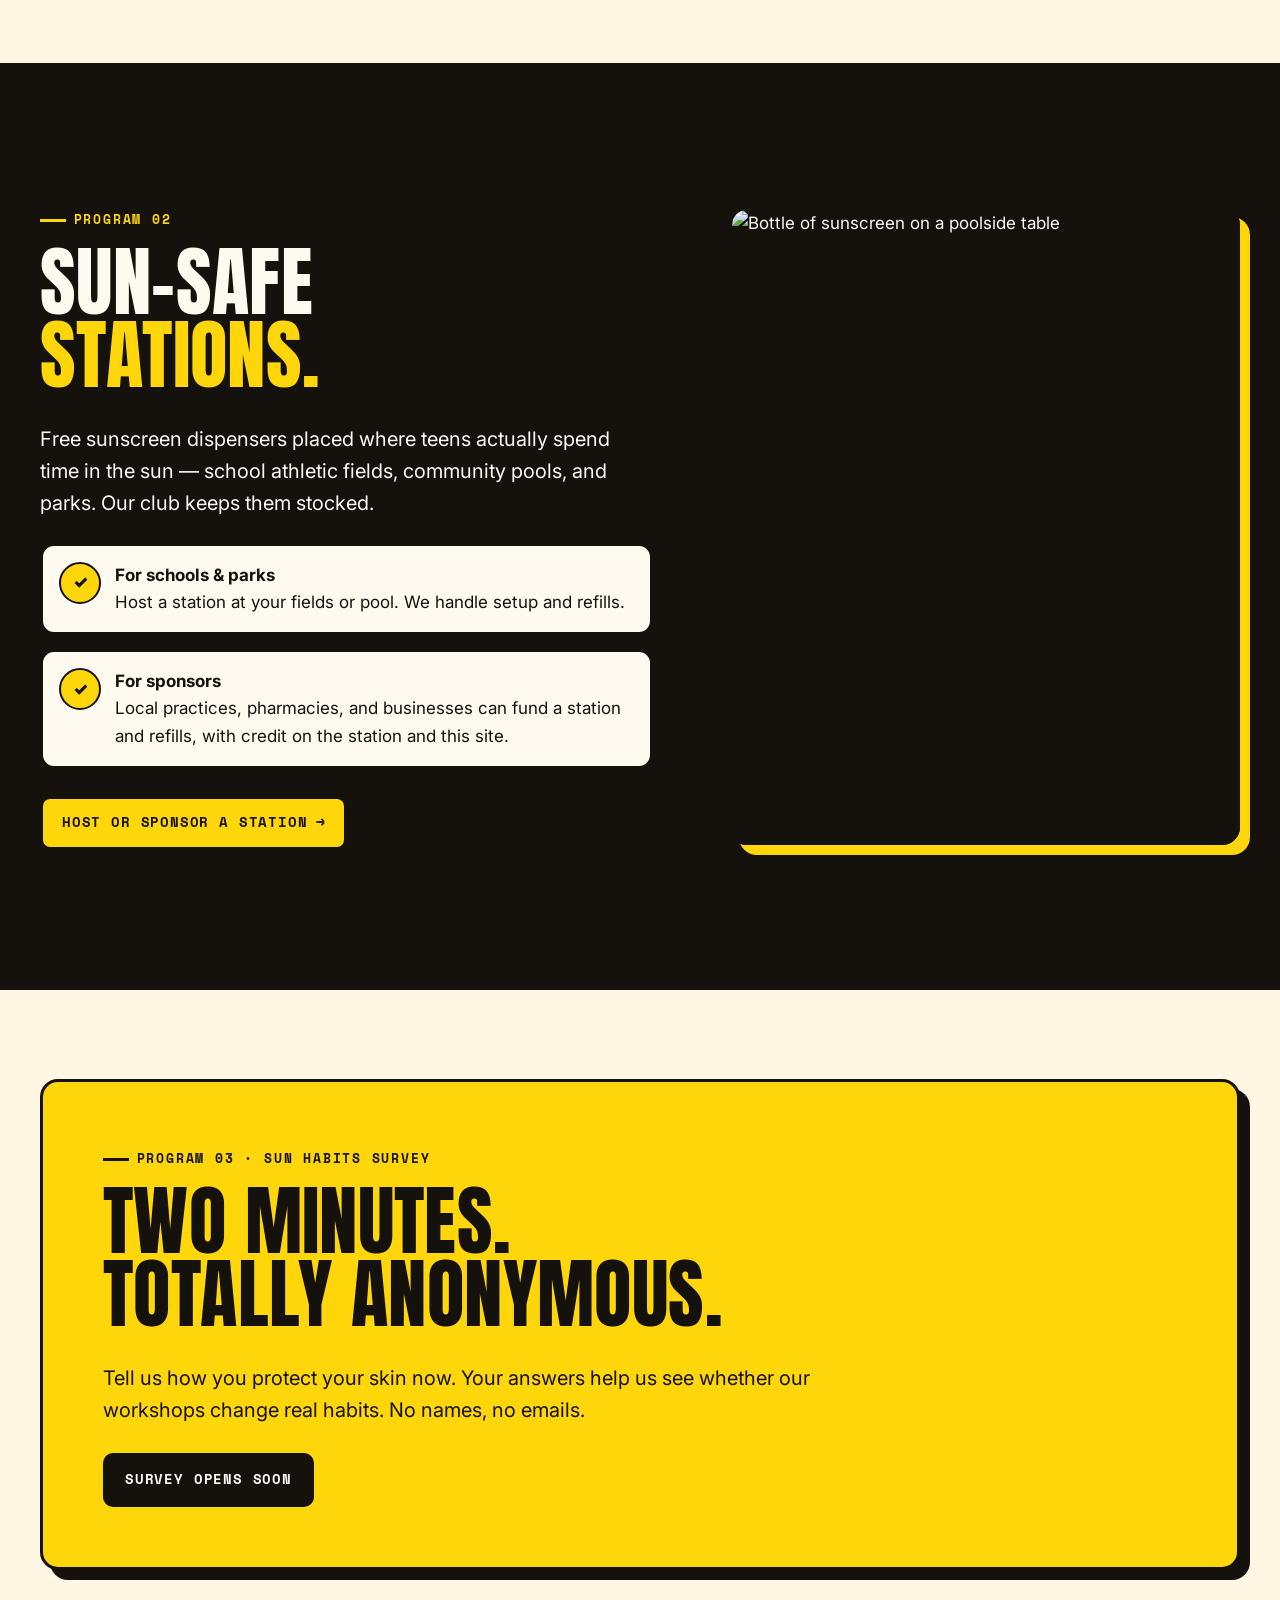
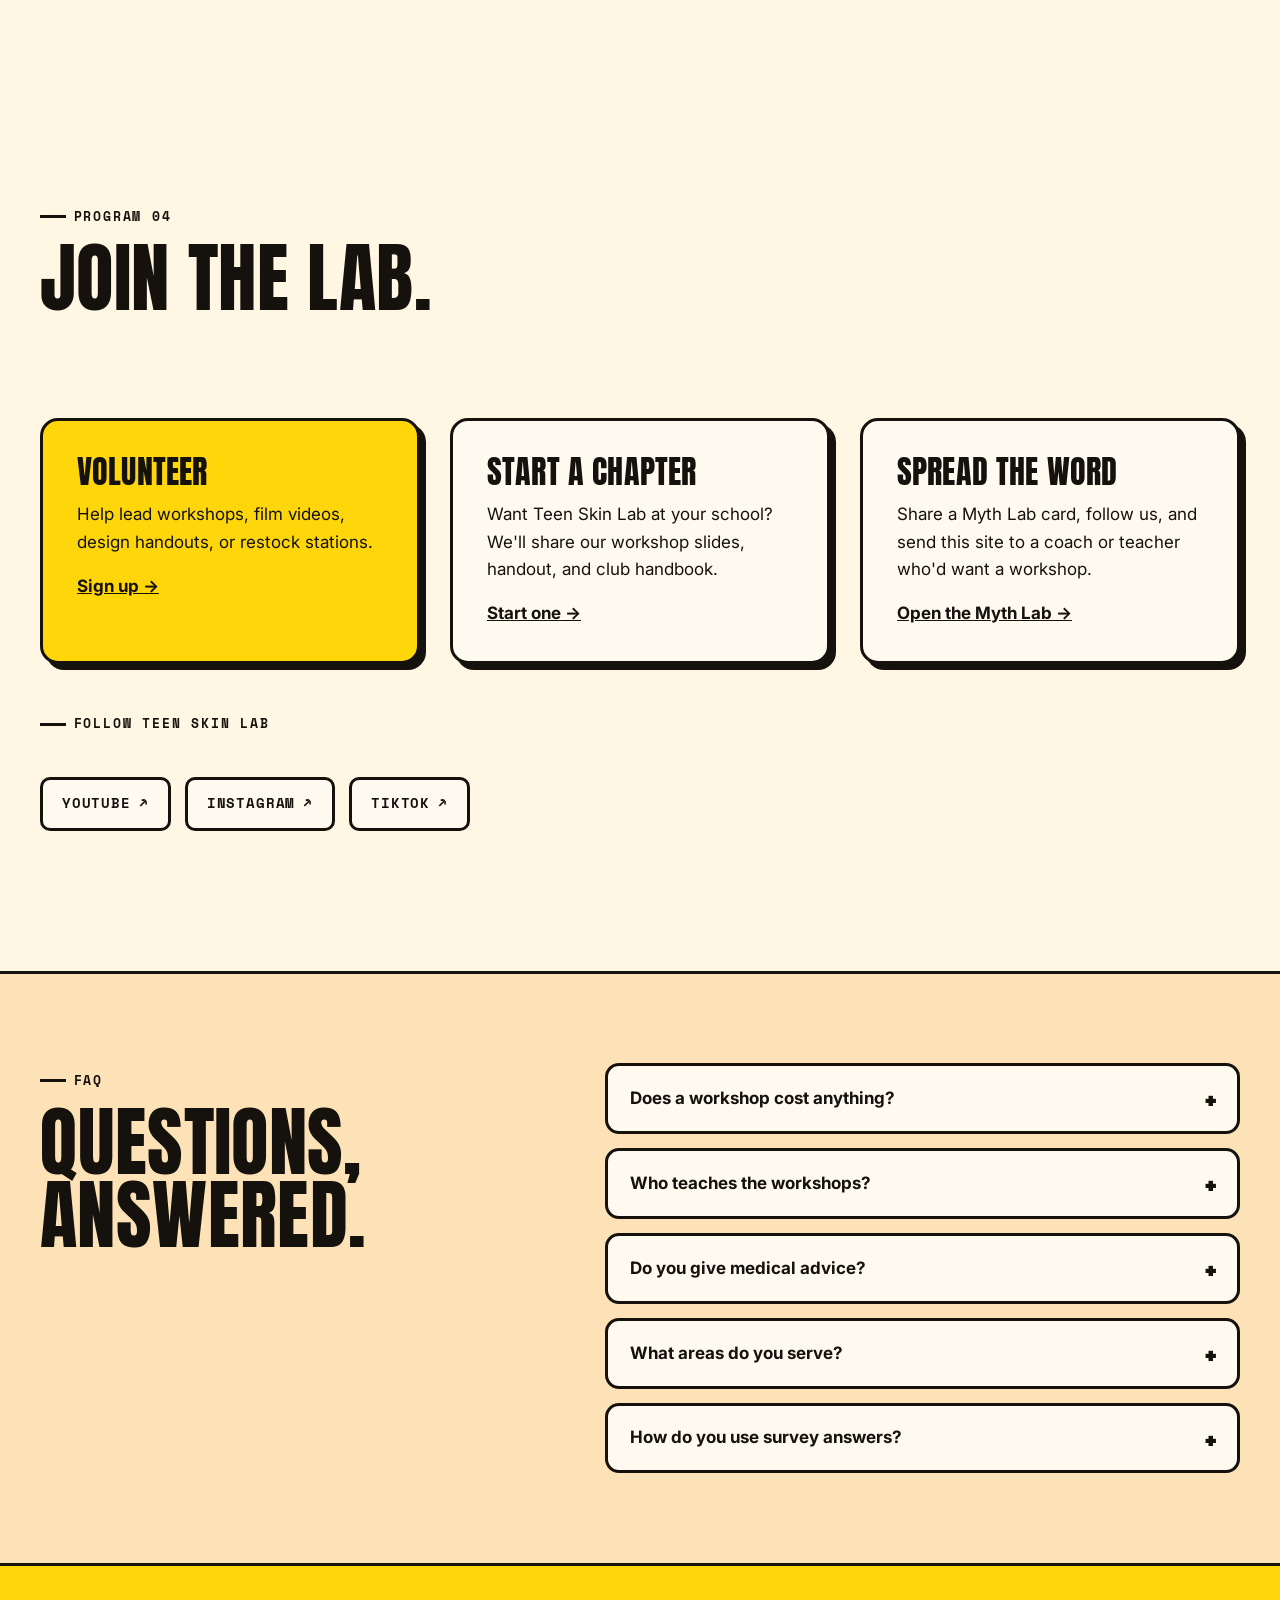
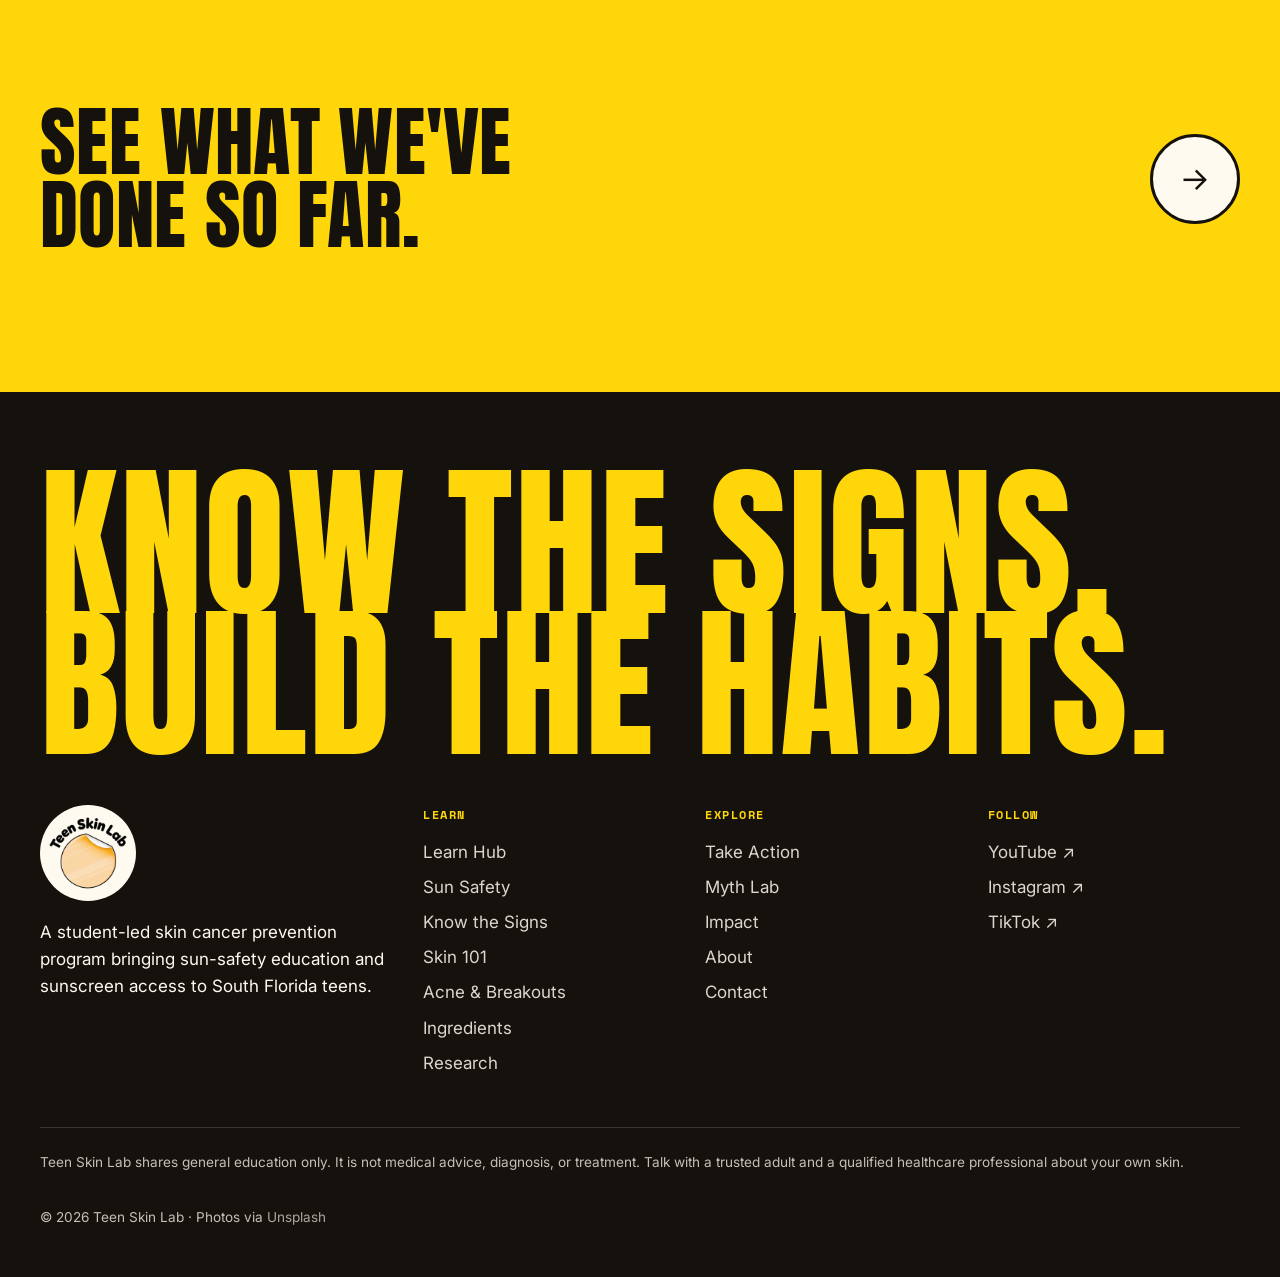
==== commit c79cc5db: "Remove service-hours claim from Take Action" ====
--- a/site/take-action.html
+++ b/site/take-action.html
@@ -97,7 +97,7 @@
         <h2 data-reveal>Join the lab.</h2>
         <p class="lead" data-reveal>Teen Skin Lab is built to outlast any one student. Here's how to get involved.</p>
         <div class="grid-3" data-stagger style="margin-top:40px">
-          <div class="box sun" data-reveal><h3>Volunteer</h3><p>Help lead workshops, film videos, design handouts, or restock stations. Volunteer hours count toward your service requirements.</p><p><a href="contact.html?reason=volunteer"><b>Sign up →</b></a></p></div>
+          <div class="box sun" data-reveal><h3>Volunteer</h3><p>Help lead workshops, film videos, design handouts, or restock stations.</p><p><a href="contact.html?reason=volunteer"><b>Sign up →</b></a></p></div>
           <div class="box" data-reveal><h3>Start a chapter</h3><p>Want Teen Skin Lab at your school? We'll share our workshop slides, handout, and club handbook.</p><p><a href="contact.html?reason=chapter"><b>Start one →</b></a></p></div>
           <div class="box" data-reveal><h3>Spread the word</h3><p>Share a Myth Lab card, follow us, and send this site to a coach or teacher who'd want a workshop.</p><p><a href="myth-lab.html"><b>Open the Myth Lab →</b></a></p></div>
         </div>
